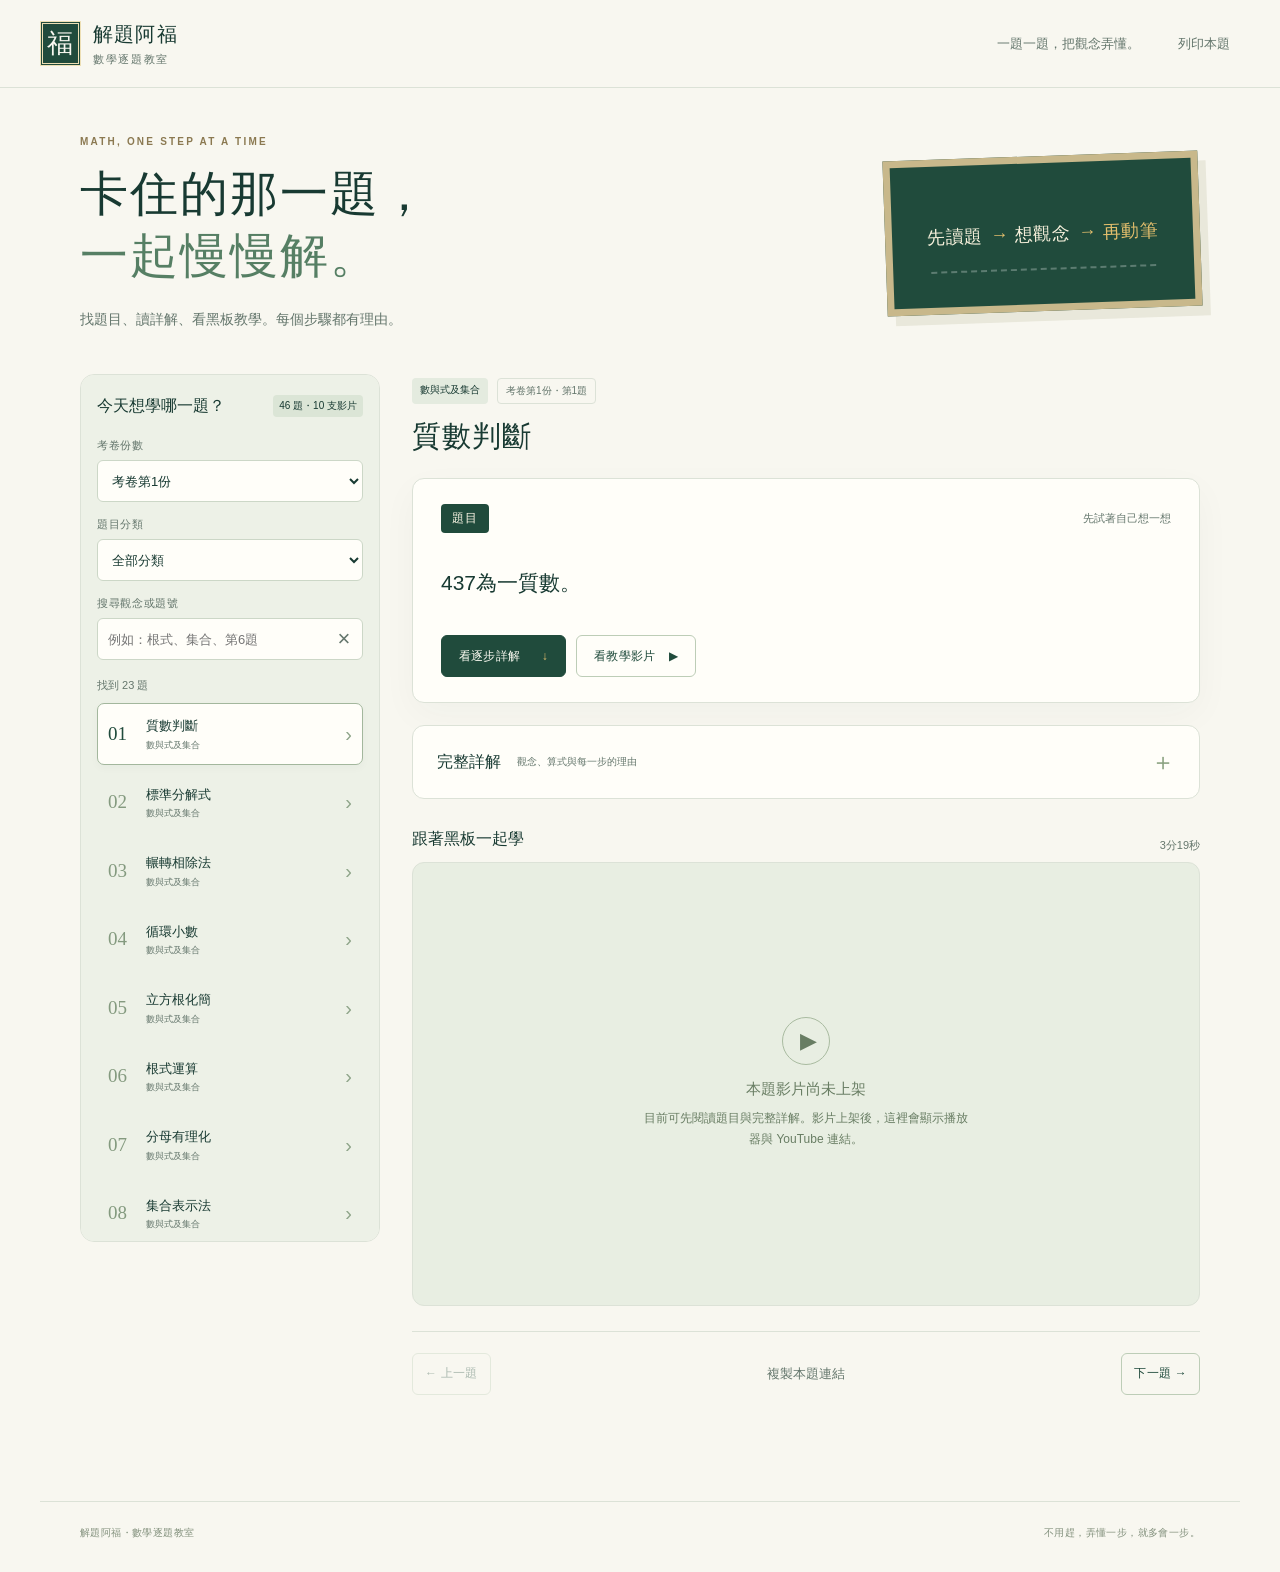
==== index.html @ 8925ba50 "Publish 46 math lessons with reviewed solutions and 10 verified videos" ====
<!doctype html>
<html lang="zh-Hant">
<head>
 <meta charset="utf-8"><meta name="viewport" content="width=device-width,initial-scale=1">
 <meta name="referrer" content="strict-origin-when-cross-origin">
 <meta name="description" content="解題阿福數學逐題教室：依考卷與題號找題目，查看完整逐步詳解、解題圖與黑板教學影片。從數與式、集合到代數與方程式，慢慢弄懂每一步。">
 <meta name="theme-color" content="#173c34"><title>解題阿福｜數學逐題教室</title>
 <link rel="stylesheet" href="style.css"><script defer src="course-data.js"></script><script defer src="app.js"></script>
</head>
<body>
 <a class="skip" href="#lesson">跳到題目與詳解</a>
 <header class="topbar"><a class="brand" href="#"><span class="brand-mark" aria-hidden="true">福</span><span>解題阿福<small>數學逐題教室</small></span></a><span class="topnote">一題一題，把觀念弄懂。</span><button type="button" id="print" class="quiet">列印本題</button></header>
 <section class="hero"><div><p class="eyebrow">MATH, ONE STEP AT A TIME</p><h1>卡住的那一題，<br><span>一起慢慢解。</span></h1><p class="intro">找題目、讀詳解、看黑板教學。<br class="mobile-only">每個步驟都有理由。</p></div><div class="hero-board" aria-hidden="true"><span>先讀題</span><i>↓</i><span>想觀念</span><i>↓</i><strong>再動筆</strong><div class="chalkline"></div></div></section>
 <main class="classroom">
  <aside class="question-nav" aria-label="選題目">
   <div class="nav-heading"><h2>今天想學哪一題？</h2><span id="total-count" class="count"></span></div>
   <label for="paper">考卷份數</label><select id="paper"></select>
   <label for="category">題目分類</label><select id="category"><option value="">全部分類</option></select>
   <label for="search">搜尋觀念或題號</label><div class="search-wrap"><input id="search" type="search" placeholder="例如：根式、集合、第6題" autocomplete="off"><button id="clear-search" type="button" aria-label="清除搜尋">×</button></div>
   <p id="results-count" role="status" class="results"></p>
   <div id="question-list" class="question-list"></div>
   <div id="empty" class="empty" hidden>沒有符合的題目。<br>換個關鍵字，或切換考卷試試。</div>
  </aside>
  <article id="lesson" class="lesson" tabindex="-1" aria-labelledby="lesson-title">
   <div class="lesson-meta"><span id="lesson-category"></span><span id="lesson-number"></span></div>
   <h2 id="lesson-title">正在整理題目…</h2>
   <section class="problem-card" aria-labelledby="problem-label"><div class="section-caption"><span class="label" id="problem-label">題目</span><span>先試著自己想一想</span></div><div id="question" class="question math"></div><div class="problem-actions"><button type="button" id="show-solution" class="primary">看逐步詳解 <span aria-hidden="true">↓</span></button><button type="button" id="show-video" class="secondary">看教學影片 <span aria-hidden="true">▶</span></button></div></section>
   <details id="solution" class="solution"><summary>完整詳解 <span>觀念、算式與每一步的理由</span><b aria-hidden="true">＋</b></summary><div class="answer"><span>本題答案</span><strong id="answer" class="math"></strong></div><div id="solution-steps"></div></details>
   <section id="video-section" class="video-section" aria-labelledby="video-label"><div class="section-caption"><h3 id="video-label">跟著黑板一起學</h3><span id="duration"></span></div><div id="video-slot" class="video-slot"></div><a id="youtube-link" class="external" target="_blank" rel="noopener noreferrer" hidden>前往 YouTube 觀看 ↗</a></section>
   <nav class="lesson-footer" aria-label="切換題目"><button id="previous" type="button" class="secondary">← 上一題</button><button id="copy-link" type="button" class="quiet">複製本題連結</button><button id="next" type="button" class="secondary">下一題 →</button></nav><p id="action-message" class="action-message" role="status"></p>
  </article>
 </main>
 <footer class="site-footer"><span>解題阿福・數學逐題教室</span><span>不用趕，弄懂一步，就多會一步。</span></footer>
 <noscript>請啟用 JavaScript，以查看各題的完整題目、逐步詳解與影片連結。</noscript>
</body>
</html>
---- style.css ----
@charset "UTF-8";
:root{--ink:#183a32;--soft:#64766c;--paper:#f8f7f0;--line:#dce2d7;--green:#204b3c;--gold:#e4bf6d;--card:#fffef9;--wash:#edf2e9;--shadow:0 12px 36px #173c3409;font-family:"PingFang TC","Noto Sans TC","Microsoft JhengHei",sans-serif;color:var(--ink);background:var(--paper);font-synthesis:none}
*{box-sizing:border-box}html{scroll-behavior:smooth}body{margin:0}button,input,select{font:inherit}button,a,input,select{touch-action:manipulation}button{cursor:pointer}button:disabled{opacity:.35;cursor:default}a{color:inherit}button:focus-visible,a:focus-visible,input:focus-visible,select:focus-visible,summary:focus-visible{outline:3px solid #cf9d3b;outline-offset:3px}button:focus:not(:focus-visible){outline:none}[hidden]{display:none!important}.skip{position:fixed;top:-100px;z-index:50;padding:14px;background:#fff}.skip:focus{top:10px}.topbar{max-width:1280px;margin:auto;min-height:88px;padding:18px 40px;display:flex;align-items:center;gap:28px;border-bottom:1px solid var(--line)}.brand{display:flex;align-items:center;gap:12px;text-decoration:none;font-size:20px;font-weight:750;letter-spacing:.06em}.brand-mark{width:41px;height:45px;background:var(--green);color:var(--paper);display:grid;place-items:center;border:3px double #eddfb4;font-family:serif;font-size:26px}.brand small{display:block;font-size:11px;letter-spacing:.15em;color:var(--soft);font-weight:450;margin-top:4px}.topnote{margin-left:auto;font-size:13px;color:var(--soft)}.quiet{border:0;background:transparent;color:var(--soft);font-size:13px;padding:10px}.hero{max-width:1200px;margin:0 auto;padding:46px 40px 42px;display:flex;justify-content:space-between;align-items:center;gap:35px}.eyebrow{font:600 10px/1.5 sans-serif;letter-spacing:.22em;color:#8b7951;margin:0 0 14px}h1{font-size:clamp(32px,4vw,48px);line-height:1.3;letter-spacing:.04em;margin:0;font-weight:750}h1 span{color:#567f64}.intro{font-size:14px;color:var(--soft);line-height:1.9;margin:18px 0 0}.hero-board{position:relative;width:315px;min-height:155px;transform:rotate(-2deg);padding:33px 22px;background:var(--green);border:7px solid #c8b88b;box-shadow:8px 10px 0 #e9e8db;display:flex;align-items:center;justify-content:center;gap:11px;color:#f7f1dc;font-size:18px;letter-spacing:.04em}.hero-board i{transform:rotate(-90deg);font-style:normal;color:var(--gold)}.hero-board strong{color:var(--gold)}.chalkline{position:absolute;bottom:34px;left:38px;right:38px;border-bottom:2px dashed #ffffff45}.mobile-only{display:none}.classroom{display:grid;grid-template-columns:300px minmax(0,1fr);gap:32px;max-width:1200px;margin:0 auto;padding:0 40px 64px;align-items:start}.question-nav{background:#edf1e7;border:1px solid var(--line);border-radius:14px;padding:20px 16px;position:sticky;top:16px;max-height:calc(100vh - 32px);overflow:auto}.nav-heading{display:flex;align-items:center;justify-content:space-between;gap:8px;margin-bottom:21px}.nav-heading h2{font-size:16px;margin:0}.count{font-size:10px;background:#dbe5d6;border-radius:4px;padding:4px 6px;white-space:nowrap}.question-nav label{display:block;font-size:11px;font-weight:650;color:var(--soft);margin:15px 0 7px;letter-spacing:.06em}select,input{width:100%;height:42px;border:1px solid #ccd7c7;border-radius:6px;background:#fffef9;color:var(--ink);padding:8px 10px;font-size:13px}select{padding-right:25px}.search-wrap{position:relative}input[type=search]{padding-right:30px}.search-wrap button{position:absolute;right:4px;top:4px;border:0;background:transparent;width:30px;height:34px;font-size:22px;color:var(--soft)}.results{font-size:11px;color:var(--soft);margin:18px 0 10px}.question-list{display:grid;gap:7px}.question-button{display:flex;align-items:center;gap:11px;text-align:left;width:100%;padding:12px 10px;border:1px solid transparent;background:transparent;border-radius:7px;color:var(--ink)}.question-button:hover{background:#ffffffa0}.question-button.selected{background:var(--card);border-color:#a3b79d;box-shadow:0 3px 8px #173c3408}.q-number{font:500 19px/1.1 Georgia,serif;color:#849a7f;width:27px;flex-shrink:0}.selected .q-number{color:var(--green)}.q-info{min-width:0}.q-info strong{font-size:13px;display:block;line-height:1.5}.q-info small{font-size:9px;color:var(--soft);display:block;margin-top:3px}.q-arrow{margin-left:auto;color:#8fa58a;font-size:20px}.empty{color:var(--soft);font-size:13px;line-height:1.8;padding:20px 0}.lesson{min-width:0;scroll-margin-top:22px;outline:none}.lesson-meta{display:flex;gap:9px;flex-wrap:wrap;margin:4px 0 12px}.lesson-meta span{font-size:10px;padding:5px 8px;background:#e4ebdf;border-radius:4px}.lesson-meta span+span{background:transparent;color:var(--soft);border:1px solid var(--line)}.lesson>h2{font-size:29px;letter-spacing:.04em;margin:0 0 21px;line-height:1.4}.problem-card{background:var(--card);border:1px solid var(--line);border-radius:12px;padding:25px 28px;box-shadow:var(--shadow)}.section-caption{display:flex;align-items:center;justify-content:space-between;gap:14px;color:var(--soft);font-size:11px}.label{background:var(--green);color:#fff9e8;border-radius:4px;padding:6px 11px;letter-spacing:.1em;font-size:12px}.question{font-size:21px;line-height:2.25;margin:24px 0 26px;overflow-wrap:anywhere}.math{font-family:"PingFang TC","Cambria Math","Microsoft JhengHei",sans-serif}.problem-actions{display:flex;gap:10px;flex-wrap:wrap}.primary,.secondary{min-height:42px;border-radius:6px;padding:10px 17px;font-size:12px;letter-spacing:.02em}.primary{color:#fffef5;background:var(--green);border:1px solid var(--green)}.primary:hover{background:#30634a}.primary span{margin-left:18px;color:var(--gold)}.secondary{background:transparent;border:1px solid #bdcdb7;color:var(--green)}.secondary:hover{background:var(--wash)}.secondary span{margin-left:10px}.solution{margin-top:22px;border:1px solid var(--line);border-radius:12px;background:var(--card);scroll-margin-top:22px}.solution summary{padding:20px 24px;cursor:pointer;list-style:none;display:flex;align-items:center;gap:16px;font-size:16px;font-weight:700}.solution summary::-webkit-details-marker{display:none}.solution summary span{font-size:10px;color:var(--soft);font-weight:400}.solution summary b{margin-left:auto;color:#89a17f;font-size:24px;font-weight:400}.solution[open] summary b{transform:rotate(45deg)}.solution[open] summary{border-bottom:1px solid var(--line)}.answer{margin:23px 26px;padding:16px 18px;background:var(--wash);border-left:3px solid #9ab88a;display:flex;align-items:center;gap:20px}.answer>span{font-size:11px;color:var(--soft);white-space:nowrap}.answer strong{font-size:18px;line-height:1.8;overflow-wrap:anywhere}#solution-steps{padding:0 25px 25px}.step-heading{font-size:12px;letter-spacing:.06em;color:#5b7e58;margin:27px 0 15px;padding-bottom:9px;border-bottom:1px dashed var(--line)}.step{display:flex;gap:15px;margin:18px 0}.step-number{font:12px/1.6 Georgia,serif;color:#9bae91;padding-top:5px;min-width:20px}.step-body{min-width:0}.formula{font-size:19px;line-height:1.9;overflow-wrap:anywhere}.explanation{font-size:13px;line-height:1.9;margin:5px 0 0;color:#6a756b}.solution-figure{margin:27px auto 0;width:min(100%,330px);break-inside:avoid}.solution-figure img{width:100%;height:auto;display:block;border-radius:10px}.solution-figure figcaption{text-align:center;color:var(--soft);font-size:11px;padding:10px}.video-section{margin-top:30px;scroll-margin-top:22px}.video-section h3{font-size:16px;margin:0 0 12px;color:var(--ink)}.video-slot{border-radius:12px;overflow:hidden;background:#e8eee2;aspect-ratio:16/9;border:1px solid #dce2d7}.video-slot iframe{width:100%;height:100%;border:0;display:block}.video-pending{height:100%;display:flex;flex-direction:column;align-items:center;justify-content:center;text-align:center;padding:24px;color:#687d63}.pending-icon{display:grid;place-items:center;font-size:22px;width:48px;height:48px;border:1px solid #a9bba0;border-radius:50%;margin-bottom:15px;padding-left:4px}.video-pending strong{font-size:15px}.video-pending p{max-width:330px;font-size:12px;line-height:1.8;margin:9px 0 0}.external{display:inline-block;font-size:12px;margin-top:12px;text-underline-offset:4px}.lesson-footer{display:flex;justify-content:space-between;gap:8px;margin-top:25px;border-top:1px solid var(--line);padding-top:21px}.lesson-footer .secondary{padding:9px 12px}.action-message{font-size:12px;color:var(--soft);min-height:18px}.site-footer{border-top:1px solid var(--line);max-width:1200px;margin:auto;padding:24px 40px 32px;display:flex;justify-content:space-between;gap:20px;color:#83917d;font-size:10px;letter-spacing:.04em}.fraction{display:inline-flex;vertical-align:middle;flex-direction:column;text-align:center;line-height:1.3;margin:0 .2em;font-size:.92em}.numerator{display:block;border-bottom:1.3px solid currentColor;padding:0 .15em .08em}.denominator{display:block;padding:.08em .15em 0}.overline{border-top:1px solid currentColor;display:inline-block;line-height:1.2}.radical{border-top:1.2px solid currentColor;padding:.05em .08em 0;display:inline-block;line-height:1.3}.bold,.heading{font-weight:700}.heading{color:#6c8157;margin-right:.3em}.option{display:block;padding:.12em 0}.emphasis{color:#a06f27;font-weight:650}.answer-ink{color:#2c6945;font-weight:700}
@media(max-width:900px){.topbar{padding:16px 24px}.hero{padding:35px 24px}.hero-board{width:265px;font-size:15px;gap:8px}.classroom{grid-template-columns:240px minmax(0,1fr);gap:23px;padding:0 24px 50px}.question-nav{padding:17px 12px}.problem-card{padding:22px}.question{font-size:19px}.solution summary span{display:none}.formula{font-size:18px}#solution-steps{padding:0 20px 20px}}
@media(max-width:650px){.topbar{padding:14px 20px;min-height:74px;gap:8px}.brand{font-size:17px;gap:9px}.brand-mark{width:34px;height:38px;font-size:22px}.topnote{display:none}.topbar>.quiet{margin-left:auto;font-size:11px}.hero{padding:29px 22px 30px}.hero-board{display:none}h1{font-size:35px}.intro{font-size:12px;margin-top:14px}.classroom{display:block;padding:0 16px 34px}.question-nav{position:static;max-height:none;padding:18px 16px;margin-bottom:26px}.nav-heading{margin-bottom:12px}.question-nav label{margin-top:12px}.question-list{display:grid;grid-template-columns:repeat(2,minmax(0,1fr));max-height:245px;overflow:auto;gap:5px}.question-button{padding:9px 7px;gap:7px;min-height:58px}.q-number{font-size:17px;width:22px}.q-info strong{font-size:12px}.q-info small{font-size:8px}.q-arrow{display:none}.results{margin:14px 0 8px}.lesson>h2{font-size:27px;margin-bottom:17px}.problem-card{padding:20px 18px}.question{font-size:19px;line-height:2.15;margin:22px 0}.section-caption{font-size:10px}.primary,.secondary{padding:9px 13px}.problem-actions{gap:8px}.solution summary{padding:17px 18px}.answer{margin:18px 16px;padding:12px;gap:12px}.answer strong{font-size:17px}#solution-steps{padding:0 16px 20px}.step{gap:10px}.formula{font-size:18px}.explanation{font-size:12px}.lesson-footer .quiet{font-size:10px;padding:8px 1px}.lesson-footer .secondary{font-size:11px;padding:8px 10px}.video-pending{padding:15px}.pending-icon{width:38px;height:38px;font-size:16px;margin-bottom:9px}.video-pending strong{font-size:13px}.video-pending p{font-size:10px;max-width:250px}.site-footer{display:block;padding:20px;font-size:9px}.site-footer span{display:block;margin-top:5px}}
@media print{body{background:#fff;color:#000}.topbar,.hero,.question-nav,.problem-actions,.video-section,.lesson-footer,.site-footer,.action-message,.skip{display:none!important}.classroom{display:block;max-width:none;margin:0;padding:0}.lesson>h2{font-size:23px}.problem-card,.solution{box-shadow:none;border-color:#bbb}.solution:not([open])>*:not(summary){display:block}.solution summary b{display:none}.step{break-inside:avoid}.solution-figure{max-width:240px}.solution-figure img{print-color-adjust:exact;-webkit-print-color-adjust:exact}.question,.formula{font-size:16px}.explanation{font-size:11px}.lesson-meta{margin-top:0}}
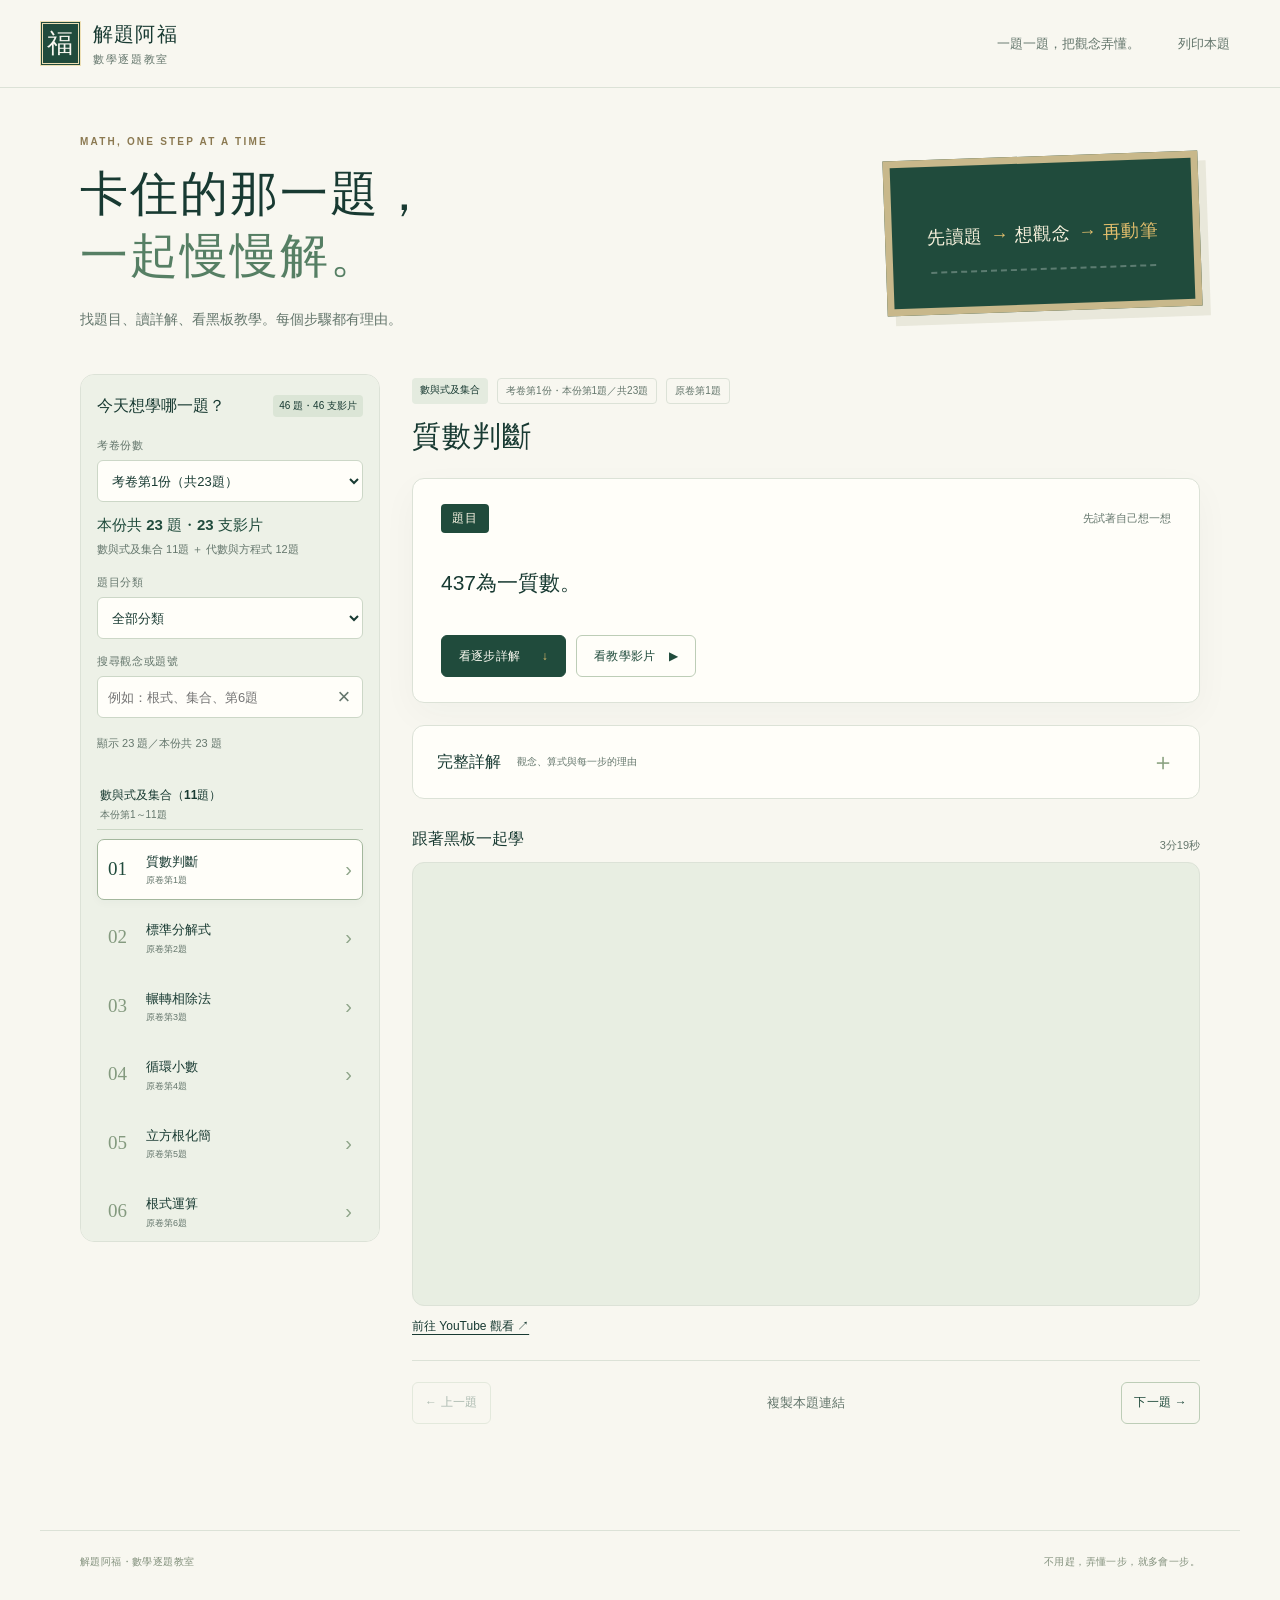
==== commit 084e6bf2: "Clarify all 23 questions with continuous list numbering and per-paper counts" ====
--- a/index.html
+++ b/index.html
@@ -15,14 +15,15 @@
   <aside class="question-nav" aria-label="選題目">
    <div class="nav-heading"><h2>今天想學哪一題？</h2><span id="total-count" class="count"></span></div>
    <label for="paper">考卷份數</label><select id="paper"></select>
+   <p id="paper-summary" class="paper-summary"></p><p id="paper-parts" class="paper-parts"></p>
    <label for="category">題目分類</label><select id="category"><option value="">全部分類</option></select>
    <label for="search">搜尋觀念或題號</label><div class="search-wrap"><input id="search" type="search" placeholder="例如：根式、集合、第6題" autocomplete="off"><button id="clear-search" type="button" aria-label="清除搜尋">×</button></div>
-   <p id="results-count" role="status" class="results"></p>
+   <p id="results-count" role="status" class="results"></p><button id="show-all" class="show-all" type="button" hidden></button>
    <div id="question-list" class="question-list"></div>
    <div id="empty" class="empty" hidden>沒有符合的題目。<br>換個關鍵字，或切換考卷試試。</div>
   </aside>
   <article id="lesson" class="lesson" tabindex="-1" aria-labelledby="lesson-title">
-   <div class="lesson-meta"><span id="lesson-category"></span><span id="lesson-number"></span></div>
+   <div class="lesson-meta"><span id="lesson-category"></span><span id="lesson-number"></span><span id="lesson-source"></span></div>
    <h2 id="lesson-title">正在整理題目…</h2>
    <section class="problem-card" aria-labelledby="problem-label"><div class="section-caption"><span class="label" id="problem-label">題目</span><span>先試著自己想一想</span></div><div id="question" class="question math"></div><div class="problem-actions"><button type="button" id="show-solution" class="primary">看逐步詳解 <span aria-hidden="true">↓</span></button><button type="button" id="show-video" class="secondary">看教學影片 <span aria-hidden="true">▶</span></button></div></section>
    <details id="solution" class="solution"><summary>完整詳解 <span>觀念、算式與每一步的理由</span><b aria-hidden="true">＋</b></summary><div class="answer"><span>本題答案</span><strong id="answer" class="math"></strong></div><div id="solution-steps"></div></details>
--- a/style.css
+++ b/style.css
@@ -1,6 +1,6 @@
 @charset "UTF-8";
 :root{--ink:#183a32;--soft:#64766c;--paper:#f8f7f0;--line:#dce2d7;--green:#204b3c;--gold:#e4bf6d;--card:#fffef9;--wash:#edf2e9;--shadow:0 12px 36px #173c3409;font-family:"PingFang TC","Noto Sans TC","Microsoft JhengHei",sans-serif;color:var(--ink);background:var(--paper);font-synthesis:none}
-*{box-sizing:border-box}html{scroll-behavior:smooth}body{margin:0}button,input,select{font:inherit}button,a,input,select{touch-action:manipulation}button{cursor:pointer}button:disabled{opacity:.35;cursor:default}a{color:inherit}button:focus-visible,a:focus-visible,input:focus-visible,select:focus-visible,summary:focus-visible{outline:3px solid #cf9d3b;outline-offset:3px}button:focus:not(:focus-visible){outline:none}[hidden]{display:none!important}.skip{position:fixed;top:-100px;z-index:50;padding:14px;background:#fff}.skip:focus{top:10px}.topbar{max-width:1280px;margin:auto;min-height:88px;padding:18px 40px;display:flex;align-items:center;gap:28px;border-bottom:1px solid var(--line)}.brand{display:flex;align-items:center;gap:12px;text-decoration:none;font-size:20px;font-weight:750;letter-spacing:.06em}.brand-mark{width:41px;height:45px;background:var(--green);color:var(--paper);display:grid;place-items:center;border:3px double #eddfb4;font-family:serif;font-size:26px}.brand small{display:block;font-size:11px;letter-spacing:.15em;color:var(--soft);font-weight:450;margin-top:4px}.topnote{margin-left:auto;font-size:13px;color:var(--soft)}.quiet{border:0;background:transparent;color:var(--soft);font-size:13px;padding:10px}.hero{max-width:1200px;margin:0 auto;padding:46px 40px 42px;display:flex;justify-content:space-between;align-items:center;gap:35px}.eyebrow{font:600 10px/1.5 sans-serif;letter-spacing:.22em;color:#8b7951;margin:0 0 14px}h1{font-size:clamp(32px,4vw,48px);line-height:1.3;letter-spacing:.04em;margin:0;font-weight:750}h1 span{color:#567f64}.intro{font-size:14px;color:var(--soft);line-height:1.9;margin:18px 0 0}.hero-board{position:relative;width:315px;min-height:155px;transform:rotate(-2deg);padding:33px 22px;background:var(--green);border:7px solid #c8b88b;box-shadow:8px 10px 0 #e9e8db;display:flex;align-items:center;justify-content:center;gap:11px;color:#f7f1dc;font-size:18px;letter-spacing:.04em}.hero-board i{transform:rotate(-90deg);font-style:normal;color:var(--gold)}.hero-board strong{color:var(--gold)}.chalkline{position:absolute;bottom:34px;left:38px;right:38px;border-bottom:2px dashed #ffffff45}.mobile-only{display:none}.classroom{display:grid;grid-template-columns:300px minmax(0,1fr);gap:32px;max-width:1200px;margin:0 auto;padding:0 40px 64px;align-items:start}.question-nav{background:#edf1e7;border:1px solid var(--line);border-radius:14px;padding:20px 16px;position:sticky;top:16px;max-height:calc(100vh - 32px);overflow:auto}.nav-heading{display:flex;align-items:center;justify-content:space-between;gap:8px;margin-bottom:21px}.nav-heading h2{font-size:16px;margin:0}.count{font-size:10px;background:#dbe5d6;border-radius:4px;padding:4px 6px;white-space:nowrap}.question-nav label{display:block;font-size:11px;font-weight:650;color:var(--soft);margin:15px 0 7px;letter-spacing:.06em}select,input{width:100%;height:42px;border:1px solid #ccd7c7;border-radius:6px;background:#fffef9;color:var(--ink);padding:8px 10px;font-size:13px}select{padding-right:25px}.search-wrap{position:relative}input[type=search]{padding-right:30px}.search-wrap button{position:absolute;right:4px;top:4px;border:0;background:transparent;width:30px;height:34px;font-size:22px;color:var(--soft)}.results{font-size:11px;color:var(--soft);margin:18px 0 10px}.question-list{display:grid;gap:7px}.question-button{display:flex;align-items:center;gap:11px;text-align:left;width:100%;padding:12px 10px;border:1px solid transparent;background:transparent;border-radius:7px;color:var(--ink)}.question-button:hover{background:#ffffffa0}.question-button.selected{background:var(--card);border-color:#a3b79d;box-shadow:0 3px 8px #173c3408}.q-number{font:500 19px/1.1 Georgia,serif;color:#849a7f;width:27px;flex-shrink:0}.selected .q-number{color:var(--green)}.q-info{min-width:0}.q-info strong{font-size:13px;display:block;line-height:1.5}.q-info small{font-size:9px;color:var(--soft);display:block;margin-top:3px}.q-arrow{margin-left:auto;color:#8fa58a;font-size:20px}.empty{color:var(--soft);font-size:13px;line-height:1.8;padding:20px 0}.lesson{min-width:0;scroll-margin-top:22px;outline:none}.lesson-meta{display:flex;gap:9px;flex-wrap:wrap;margin:4px 0 12px}.lesson-meta span{font-size:10px;padding:5px 8px;background:#e4ebdf;border-radius:4px}.lesson-meta span+span{background:transparent;color:var(--soft);border:1px solid var(--line)}.lesson>h2{font-size:29px;letter-spacing:.04em;margin:0 0 21px;line-height:1.4}.problem-card{background:var(--card);border:1px solid var(--line);border-radius:12px;padding:25px 28px;box-shadow:var(--shadow)}.section-caption{display:flex;align-items:center;justify-content:space-between;gap:14px;color:var(--soft);font-size:11px}.label{background:var(--green);color:#fff9e8;border-radius:4px;padding:6px 11px;letter-spacing:.1em;font-size:12px}.question{font-size:21px;line-height:2.25;margin:24px 0 26px;overflow-wrap:anywhere}.math{font-family:"PingFang TC","Cambria Math","Microsoft JhengHei",sans-serif}.problem-actions{display:flex;gap:10px;flex-wrap:wrap}.primary,.secondary{min-height:42px;border-radius:6px;padding:10px 17px;font-size:12px;letter-spacing:.02em}.primary{color:#fffef5;background:var(--green);border:1px solid var(--green)}.primary:hover{background:#30634a}.primary span{margin-left:18px;color:var(--gold)}.secondary{background:transparent;border:1px solid #bdcdb7;color:var(--green)}.secondary:hover{background:var(--wash)}.secondary span{margin-left:10px}.solution{margin-top:22px;border:1px solid var(--line);border-radius:12px;background:var(--card);scroll-margin-top:22px}.solution summary{padding:20px 24px;cursor:pointer;list-style:none;display:flex;align-items:center;gap:16px;font-size:16px;font-weight:700}.solution summary::-webkit-details-marker{display:none}.solution summary span{font-size:10px;color:var(--soft);font-weight:400}.solution summary b{margin-left:auto;color:#89a17f;font-size:24px;font-weight:400}.solution[open] summary b{transform:rotate(45deg)}.solution[open] summary{border-bottom:1px solid var(--line)}.answer{margin:23px 26px;padding:16px 18px;background:var(--wash);border-left:3px solid #9ab88a;display:flex;align-items:center;gap:20px}.answer>span{font-size:11px;color:var(--soft);white-space:nowrap}.answer strong{font-size:18px;line-height:1.8;overflow-wrap:anywhere}#solution-steps{padding:0 25px 25px}.step-heading{font-size:12px;letter-spacing:.06em;color:#5b7e58;margin:27px 0 15px;padding-bottom:9px;border-bottom:1px dashed var(--line)}.step{display:flex;gap:15px;margin:18px 0}.step-number{font:12px/1.6 Georgia,serif;color:#9bae91;padding-top:5px;min-width:20px}.step-body{min-width:0}.formula{font-size:19px;line-height:1.9;overflow-wrap:anywhere}.explanation{font-size:13px;line-height:1.9;margin:5px 0 0;color:#6a756b}.solution-figure{margin:27px auto 0;width:min(100%,330px);break-inside:avoid}.solution-figure img{width:100%;height:auto;display:block;border-radius:10px}.solution-figure figcaption{text-align:center;color:var(--soft);font-size:11px;padding:10px}.video-section{margin-top:30px;scroll-margin-top:22px}.video-section h3{font-size:16px;margin:0 0 12px;color:var(--ink)}.video-slot{border-radius:12px;overflow:hidden;background:#e8eee2;aspect-ratio:16/9;border:1px solid #dce2d7}.video-slot iframe{width:100%;height:100%;border:0;display:block}.video-pending{height:100%;display:flex;flex-direction:column;align-items:center;justify-content:center;text-align:center;padding:24px;color:#687d63}.pending-icon{display:grid;place-items:center;font-size:22px;width:48px;height:48px;border:1px solid #a9bba0;border-radius:50%;margin-bottom:15px;padding-left:4px}.video-pending strong{font-size:15px}.video-pending p{max-width:330px;font-size:12px;line-height:1.8;margin:9px 0 0}.external{display:inline-block;font-size:12px;margin-top:12px;text-underline-offset:4px}.lesson-footer{display:flex;justify-content:space-between;gap:8px;margin-top:25px;border-top:1px solid var(--line);padding-top:21px}.lesson-footer .secondary{padding:9px 12px}.action-message{font-size:12px;color:var(--soft);min-height:18px}.site-footer{border-top:1px solid var(--line);max-width:1200px;margin:auto;padding:24px 40px 32px;display:flex;justify-content:space-between;gap:20px;color:#83917d;font-size:10px;letter-spacing:.04em}.fraction{display:inline-flex;vertical-align:middle;flex-direction:column;text-align:center;line-height:1.3;margin:0 .2em;font-size:.92em}.numerator{display:block;border-bottom:1.3px solid currentColor;padding:0 .15em .08em}.denominator{display:block;padding:.08em .15em 0}.overline{border-top:1px solid currentColor;display:inline-block;line-height:1.2}.radical{border-top:1.2px solid currentColor;padding:.05em .08em 0;display:inline-block;line-height:1.3}.bold,.heading{font-weight:700}.heading{color:#6c8157;margin-right:.3em}.option{display:block;padding:.12em 0}.emphasis{color:#a06f27;font-weight:650}.answer-ink{color:#2c6945;font-weight:700}
+*{box-sizing:border-box}html{scroll-behavior:smooth}body{margin:0}button,input,select{font:inherit}button,a,input,select{touch-action:manipulation}button{cursor:pointer}button:disabled{opacity:.35;cursor:default}a{color:inherit}button:focus-visible,a:focus-visible,input:focus-visible,select:focus-visible,summary:focus-visible{outline:3px solid #cf9d3b;outline-offset:3px}button:focus:not(:focus-visible){outline:none}[hidden]{display:none!important}.skip{position:fixed;top:-100px;z-index:50;padding:14px;background:#fff}.skip:focus{top:10px}.topbar{max-width:1280px;margin:auto;min-height:88px;padding:18px 40px;display:flex;align-items:center;gap:28px;border-bottom:1px solid var(--line)}.brand{display:flex;align-items:center;gap:12px;text-decoration:none;font-size:20px;font-weight:750;letter-spacing:.06em}.brand-mark{width:41px;height:45px;background:var(--green);color:var(--paper);display:grid;place-items:center;border:3px double #eddfb4;font-family:serif;font-size:26px}.brand small{display:block;font-size:11px;letter-spacing:.15em;color:var(--soft);font-weight:450;margin-top:4px}.topnote{margin-left:auto;font-size:13px;color:var(--soft)}.quiet{border:0;background:transparent;color:var(--soft);font-size:13px;padding:10px}.hero{max-width:1200px;margin:0 auto;padding:46px 40px 42px;display:flex;justify-content:space-between;align-items:center;gap:35px}.eyebrow{font:600 10px/1.5 sans-serif;letter-spacing:.22em;color:#8b7951;margin:0 0 14px}h1{font-size:clamp(32px,4vw,48px);line-height:1.3;letter-spacing:.04em;margin:0;font-weight:750}h1 span{color:#567f64}.intro{font-size:14px;color:var(--soft);line-height:1.9;margin:18px 0 0}.hero-board{position:relative;width:315px;min-height:155px;transform:rotate(-2deg);padding:33px 22px;background:var(--green);border:7px solid #c8b88b;box-shadow:8px 10px 0 #e9e8db;display:flex;align-items:center;justify-content:center;gap:11px;color:#f7f1dc;font-size:18px;letter-spacing:.04em}.hero-board i{transform:rotate(-90deg);font-style:normal;color:var(--gold)}.hero-board strong{color:var(--gold)}.chalkline{position:absolute;bottom:34px;left:38px;right:38px;border-bottom:2px dashed #ffffff45}.mobile-only{display:none}.classroom{display:grid;grid-template-columns:300px minmax(0,1fr);gap:32px;max-width:1200px;margin:0 auto;padding:0 40px 64px;align-items:start}.question-nav{background:#edf1e7;border:1px solid var(--line);border-radius:14px;padding:20px 16px;position:sticky;top:16px;max-height:calc(100vh - 32px);overflow:auto}.nav-heading{display:flex;align-items:center;justify-content:space-between;gap:8px;margin-bottom:21px}.nav-heading h2{font-size:16px;margin:0}.count{font-size:10px;background:#dbe5d6;border-radius:4px;padding:4px 6px;white-space:nowrap}.question-nav label{display:block;font-size:11px;font-weight:650;color:var(--soft);margin:15px 0 7px;letter-spacing:.06em}select,input{width:100%;height:42px;border:1px solid #ccd7c7;border-radius:6px;background:#fffef9;color:var(--ink);padding:8px 10px;font-size:13px}select{padding-right:25px}.search-wrap{position:relative}input[type=search]{padding-right:30px}.search-wrap button{position:absolute;right:4px;top:4px;border:0;background:transparent;width:30px;height:34px;font-size:22px;color:var(--soft)}.results{font-size:11px;color:var(--soft);margin:18px 0 10px}.paper-summary{margin:14px 0 5px;font-size:15px;font-weight:750;color:var(--green)}.paper-parts{margin:0 0 12px;font-size:11px;line-height:1.8;color:var(--soft)}.question-list{display:grid;gap:7px}.question-group{grid-column:1/-1;font-size:12px;line-height:1.7;margin:14px 0 2px;padding:10px 3px 6px;border-bottom:1px solid #cbd7c5}.question-group small{display:block;font-size:10px;font-weight:400;color:var(--soft)}.show-all{width:100%;padding:10px;margin:0 0 8px;border:1px solid #a3b79d;border-radius:6px;background:var(--card);color:var(--green);font-size:12px}.question-button{display:flex;align-items:center;gap:11px;text-align:left;width:100%;padding:12px 10px;border:1px solid transparent;background:transparent;border-radius:7px;color:var(--ink)}.question-button:hover{background:#ffffffa0}.question-button.selected{background:var(--card);border-color:#a3b79d;box-shadow:0 3px 8px #173c3408}.q-number{font:500 19px/1.1 Georgia,serif;color:#849a7f;width:27px;flex-shrink:0}.selected .q-number{color:var(--green)}.q-info{min-width:0}.q-info strong{font-size:13px;display:block;line-height:1.5}.q-info small{font-size:9px;color:var(--soft);display:block;margin-top:3px}.q-arrow{margin-left:auto;color:#8fa58a;font-size:20px}.empty{color:var(--soft);font-size:13px;line-height:1.8;padding:20px 0}.lesson{min-width:0;scroll-margin-top:22px;outline:none}.lesson-meta{display:flex;gap:9px;flex-wrap:wrap;margin:4px 0 12px}.lesson-meta span{font-size:10px;padding:5px 8px;background:#e4ebdf;border-radius:4px}.lesson-meta span+span{background:transparent;color:var(--soft);border:1px solid var(--line)}.lesson>h2{font-size:29px;letter-spacing:.04em;margin:0 0 21px;line-height:1.4}.problem-card{background:var(--card);border:1px solid var(--line);border-radius:12px;padding:25px 28px;box-shadow:var(--shadow)}.section-caption{display:flex;align-items:center;justify-content:space-between;gap:14px;color:var(--soft);font-size:11px}.label{background:var(--green);color:#fff9e8;border-radius:4px;padding:6px 11px;letter-spacing:.1em;font-size:12px}.question{font-size:21px;line-height:2.25;margin:24px 0 26px;overflow-wrap:anywhere}.math{font-family:"PingFang TC","Cambria Math","Microsoft JhengHei",sans-serif}.problem-actions{display:flex;gap:10px;flex-wrap:wrap}.primary,.secondary{min-height:42px;border-radius:6px;padding:10px 17px;font-size:12px;letter-spacing:.02em}.primary{color:#fffef5;background:var(--green);border:1px solid var(--green)}.primary:hover{background:#30634a}.primary span{margin-left:18px;color:var(--gold)}.secondary{background:transparent;border:1px solid #bdcdb7;color:var(--green)}.secondary:hover{background:var(--wash)}.secondary span{margin-left:10px}.solution{margin-top:22px;border:1px solid var(--line);border-radius:12px;background:var(--card);scroll-margin-top:22px}.solution summary{padding:20px 24px;cursor:pointer;list-style:none;display:flex;align-items:center;gap:16px;font-size:16px;font-weight:700}.solution summary::-webkit-details-marker{display:none}.solution summary span{font-size:10px;color:var(--soft);font-weight:400}.solution summary b{margin-left:auto;color:#89a17f;font-size:24px;font-weight:400}.solution[open] summary b{transform:rotate(45deg)}.solution[open] summary{border-bottom:1px solid var(--line)}.answer{margin:23px 26px;padding:16px 18px;background:var(--wash);border-left:3px solid #9ab88a;display:flex;align-items:center;gap:20px}.answer>span{font-size:11px;color:var(--soft);white-space:nowrap}.answer strong{font-size:18px;line-height:1.8;overflow-wrap:anywhere}#solution-steps{padding:0 25px 25px}.step-heading{font-size:12px;letter-spacing:.06em;color:#5b7e58;margin:27px 0 15px;padding-bottom:9px;border-bottom:1px dashed var(--line)}.step{display:flex;gap:15px;margin:18px 0}.step-number{font:12px/1.6 Georgia,serif;color:#9bae91;padding-top:5px;min-width:20px}.step-body{min-width:0}.formula{font-size:19px;line-height:1.9;overflow-wrap:anywhere}.explanation{font-size:13px;line-height:1.9;margin:5px 0 0;color:#6a756b}.solution-figure{margin:27px auto 0;width:min(100%,330px);break-inside:avoid}.solution-figure img{width:100%;height:auto;display:block;border-radius:10px}.solution-figure figcaption{text-align:center;color:var(--soft);font-size:11px;padding:10px}.video-section{margin-top:30px;scroll-margin-top:22px}.video-section h3{font-size:16px;margin:0 0 12px;color:var(--ink)}.video-slot{border-radius:12px;overflow:hidden;background:#e8eee2;aspect-ratio:16/9;border:1px solid #dce2d7}.video-slot iframe{width:100%;height:100%;border:0;display:block}.video-pending{height:100%;display:flex;flex-direction:column;align-items:center;justify-content:center;text-align:center;padding:24px;color:#687d63}.pending-icon{display:grid;place-items:center;font-size:22px;width:48px;height:48px;border:1px solid #a9bba0;border-radius:50%;margin-bottom:15px;padding-left:4px}.video-pending strong{font-size:15px}.video-pending p{max-width:330px;font-size:12px;line-height:1.8;margin:9px 0 0}.external{display:inline-block;font-size:12px;margin-top:12px;text-underline-offset:4px}.lesson-footer{display:flex;justify-content:space-between;gap:8px;margin-top:25px;border-top:1px solid var(--line);padding-top:21px}.lesson-footer .secondary{padding:9px 12px}.action-message{font-size:12px;color:var(--soft);min-height:18px}.site-footer{border-top:1px solid var(--line);max-width:1200px;margin:auto;padding:24px 40px 32px;display:flex;justify-content:space-between;gap:20px;color:#83917d;font-size:10px;letter-spacing:.04em}.fraction{display:inline-flex;vertical-align:middle;flex-direction:column;text-align:center;line-height:1.3;margin:0 .2em;font-size:.92em}.numerator{display:block;border-bottom:1.3px solid currentColor;padding:0 .15em .08em}.denominator{display:block;padding:.08em .15em 0}.overline{border-top:1px solid currentColor;display:inline-block;line-height:1.2}.radical{border-top:1.2px solid currentColor;padding:.05em .08em 0;display:inline-block;line-height:1.3}.bold,.heading{font-weight:700}.heading{color:#6c8157;margin-right:.3em}.option{display:block;padding:.12em 0}.emphasis{color:#a06f27;font-weight:650}.answer-ink{color:#2c6945;font-weight:700}
 @media(max-width:900px){.topbar{padding:16px 24px}.hero{padding:35px 24px}.hero-board{width:265px;font-size:15px;gap:8px}.classroom{grid-template-columns:240px minmax(0,1fr);gap:23px;padding:0 24px 50px}.question-nav{padding:17px 12px}.problem-card{padding:22px}.question{font-size:19px}.solution summary span{display:none}.formula{font-size:18px}#solution-steps{padding:0 20px 20px}}
-@media(max-width:650px){.topbar{padding:14px 20px;min-height:74px;gap:8px}.brand{font-size:17px;gap:9px}.brand-mark{width:34px;height:38px;font-size:22px}.topnote{display:none}.topbar>.quiet{margin-left:auto;font-size:11px}.hero{padding:29px 22px 30px}.hero-board{display:none}h1{font-size:35px}.intro{font-size:12px;margin-top:14px}.classroom{display:block;padding:0 16px 34px}.question-nav{position:static;max-height:none;padding:18px 16px;margin-bottom:26px}.nav-heading{margin-bottom:12px}.question-nav label{margin-top:12px}.question-list{display:grid;grid-template-columns:repeat(2,minmax(0,1fr));max-height:245px;overflow:auto;gap:5px}.question-button{padding:9px 7px;gap:7px;min-height:58px}.q-number{font-size:17px;width:22px}.q-info strong{font-size:12px}.q-info small{font-size:8px}.q-arrow{display:none}.results{margin:14px 0 8px}.lesson>h2{font-size:27px;margin-bottom:17px}.problem-card{padding:20px 18px}.question{font-size:19px;line-height:2.15;margin:22px 0}.section-caption{font-size:10px}.primary,.secondary{padding:9px 13px}.problem-actions{gap:8px}.solution summary{padding:17px 18px}.answer{margin:18px 16px;padding:12px;gap:12px}.answer strong{font-size:17px}#solution-steps{padding:0 16px 20px}.step{gap:10px}.formula{font-size:18px}.explanation{font-size:12px}.lesson-footer .quiet{font-size:10px;padding:8px 1px}.lesson-footer .secondary{font-size:11px;padding:8px 10px}.video-pending{padding:15px}.pending-icon{width:38px;height:38px;font-size:16px;margin-bottom:9px}.video-pending strong{font-size:13px}.video-pending p{font-size:10px;max-width:250px}.site-footer{display:block;padding:20px;font-size:9px}.site-footer span{display:block;margin-top:5px}}
+@media(max-width:650px){.topbar{padding:14px 20px;min-height:74px;gap:8px}.brand{font-size:17px;gap:9px}.brand-mark{width:34px;height:38px;font-size:22px}.topnote{display:none}.topbar>.quiet{margin-left:auto;font-size:11px}.hero{padding:29px 22px 30px}.hero-board{display:none}h1{font-size:35px}.intro{font-size:12px;margin-top:14px}.classroom{display:block;padding:0 16px 34px}.question-nav{position:static;max-height:none;padding:18px 16px;margin-bottom:26px}.nav-heading{margin-bottom:12px}.question-nav label{margin-top:12px}.question-list{display:grid;grid-template-columns:repeat(2,minmax(0,1fr));max-height:none;overflow:visible;gap:5px}.question-button{padding:9px 7px;gap:7px;min-height:58px}.q-number{font-size:17px;width:22px}.q-info strong{font-size:12px}.q-info small{font-size:8px}.q-arrow{display:none}.results{margin:14px 0 8px}.lesson>h2{font-size:27px;margin-bottom:17px}.problem-card{padding:20px 18px}.question{font-size:19px;line-height:2.15;margin:22px 0}.section-caption{font-size:10px}.primary,.secondary{padding:9px 13px}.problem-actions{gap:8px}.solution summary{padding:17px 18px}.answer{margin:18px 16px;padding:12px;gap:12px}.answer strong{font-size:17px}#solution-steps{padding:0 16px 20px}.step{gap:10px}.formula{font-size:18px}.explanation{font-size:12px}.lesson-footer .quiet{font-size:10px;padding:8px 1px}.lesson-footer .secondary{font-size:11px;padding:8px 10px}.video-pending{padding:15px}.pending-icon{width:38px;height:38px;font-size:16px;margin-bottom:9px}.video-pending strong{font-size:13px}.video-pending p{font-size:10px;max-width:250px}.site-footer{display:block;padding:20px;font-size:9px}.site-footer span{display:block;margin-top:5px}}
 @media print{body{background:#fff;color:#000}.topbar,.hero,.question-nav,.problem-actions,.video-section,.lesson-footer,.site-footer,.action-message,.skip{display:none!important}.classroom{display:block;max-width:none;margin:0;padding:0}.lesson>h2{font-size:23px}.problem-card,.solution{box-shadow:none;border-color:#bbb}.solution:not([open])>*:not(summary){display:block}.solution summary b{display:none}.step{break-inside:avoid}.solution-figure{max-width:240px}.solution-figure img{print-color-adjust:exact;-webkit-print-color-adjust:exact}.question,.formula{font-size:16px}.explanation{font-size:11px}.lesson-meta{margin-top:0}}
